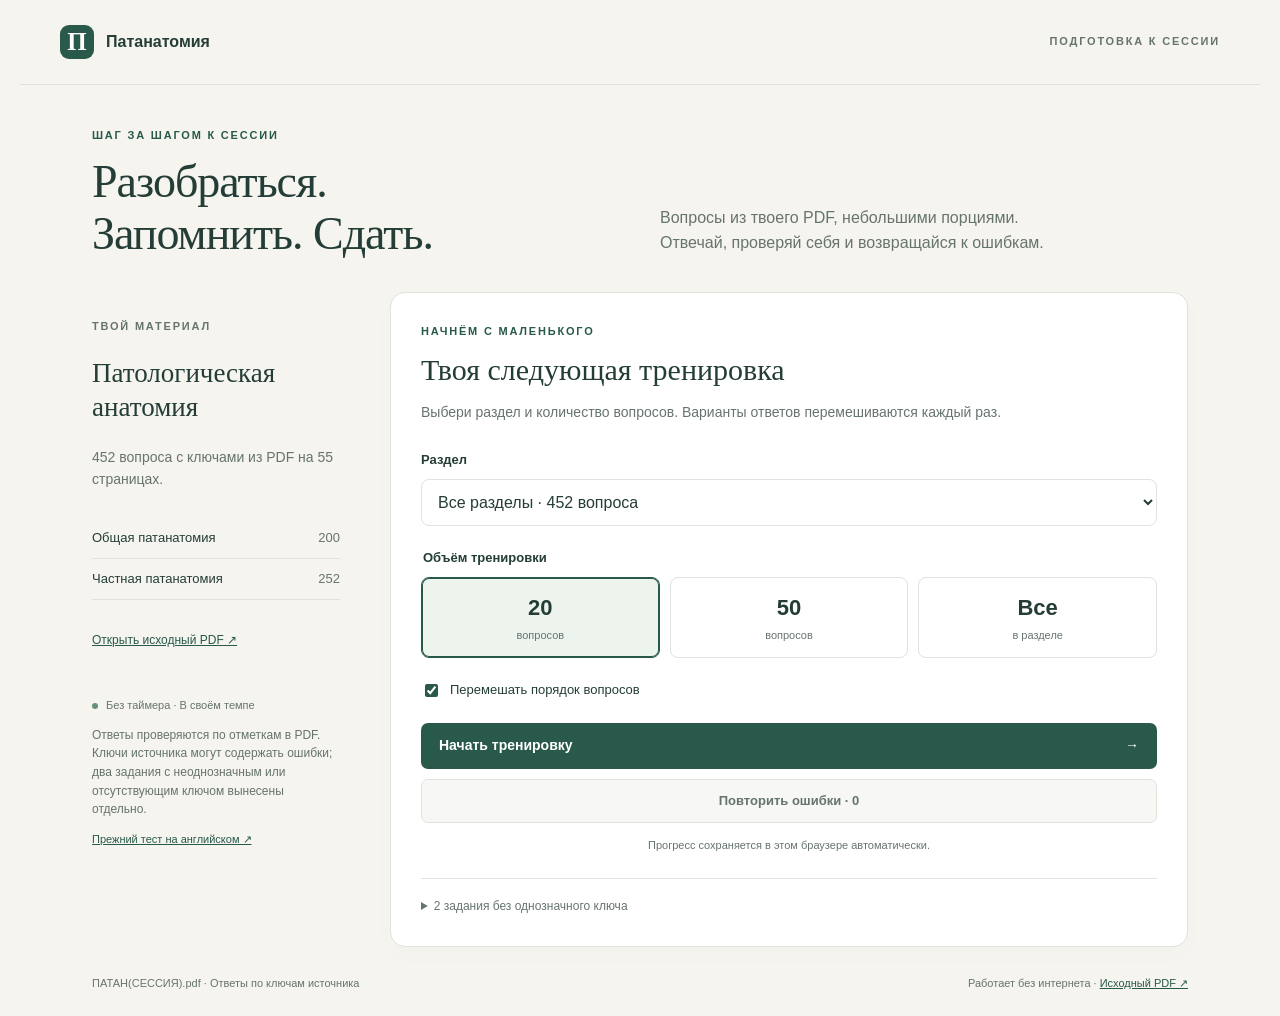
==== index.html @ b2b10e97 "first commit" ====
<!doctype html>
<html lang="ru">
<head>
<meta charset="utf-8"><meta name="viewport" content="width=device-width, initial-scale=1">
<title>Патанатомия — подготовка к сессии</title>
<meta name="description" content="452 вопроса по патологической анатомии: тренировка, повтор ошибок и сохранение прогресса.">
<link rel="icon" href="data:image/svg+xml,%3Csvg xmlns='http://www.w3.org/2000/svg' viewBox='0 0 32 32'%3E%3Crect width='32' height='32' rx='8' fill='%23265449'/%3E%3Ctext x='6' y='24' fill='white' font-size='23'%3EП%3C/text%3E%3C/svg%3E">
<link rel="stylesheet" href="style.css"><script defer src="questions.js"></script><script defer src="app.js"></script>
</head>
<body>
<header><a class="brand" href="index.html"><span class="mark">П</span> Патанатомия</a><span class="header-note">ПОДГОТОВКА К СЕССИИ</span></header>
<main>
<div class="intro"><p class="eyebrow">ШАГ ЗА ШАГОМ К СЕССИИ</p><h1>Разобраться.<br>Запомнить. Сдать.</h1><p>Вопросы из твоего PDF, небольшими порциями.<br>Отвечай, проверяй себя и возвращайся к ошибкам.</p></div>
<p id="storage-note" class="notice" hidden>Браузер не разрешает сохранять данные. Текущая тренировка работает, но после закрытия страницы прогресс может потеряться.</p>
<div class="workspace">
<aside><p class="eyebrow">ТВОЙ МАТЕРИАЛ</p><h2>Патологическая<br>анатомия</h2><p>452 вопроса с ключами из PDF на 55 страницах.</p><ul class="topics"><li>Общая патанатомия <span>200</span></li><li>Частная патанатомия <span>252</span></li></ul><a class="source-link" href="source.pdf" target="_blank" rel="noopener">Открыть исходный PDF ↗</a><div class="aside-bottom"><span class="small-dot"></span> Без таймера · В своём темпе<p>Ответы проверяются по отметкам в PDF. Ключи источника могут содержать ошибки; два задания с неоднозначным или отсутствующим ключом вынесены отдельно.</p><a href="research-original/index.html">Прежний тест на английском ↗</a></div></aside>
<section id="setup" class="card setup" aria-labelledby="setup-heading">
<p class="eyebrow">НАЧНЁМ С МАЛЕНЬКОГО</p><h2 id="setup-heading" tabindex="-1">Твоя следующая тренировка</h2><p class="subtle">Выбери раздел и количество вопросов. Варианты ответов перемешиваются каждый раз.</p>
<button id="resume" class="resume" hidden></button>
<form id="settings"><label for="section">Раздел</label><select id="section"><option value="all">Все разделы · 452 вопроса</option value="general">Общая патанатомия · 200 вопросов</option><option value="special">Частная патанатомия · 252 вопроса</option></select>
<fieldset><legend>Объём тренировки</legend><div class="size-options"><label><input type="radio" name="count" value="20" checked><span>20 <small>вопросов</small></span></label><label><input type="radio" name="count" value="50"><span>50 <small>вопросов</small></span></label><label><input type="radio" name="count" value="all"><span>Все <small>в разделе</small></span></label></div></fieldset>
<label class="check-label"><input id="random" type="checkbox" checked> Перемешать порядок вопросов</label>
<button type="submit" class="primary start-button">Начать тренировку <span aria-hidden="true">→</span></button>
</form>
<button id="practice-mistakes" class="secondary" disabled>Повторить ошибки · 0</button>
<p class="save-hint">Прогресс сохраняется в этом браузере автоматически.</p>
<details class="source-notes"><summary>2 задания без однозначного ключа</summary><p class="subtle">Они доступны для разбора, но не входят в тренировку и оценку.</p><div id="flagged"></div></details>
</section>
<section id="quiz" class="card" aria-label="Тренировка" hidden><div class="stats"><span id="position"></span><span id="score"></span></div><progress id="progress" max="20" value="0" aria-label="Отвечено вопросов"></progress><div class="question-body"><p class="eyebrow" id="topic"></p><h2 id="question" tabindex="-1"></h2><p class="hint">Выбери один ответ. Учитывается первая попытка.</p><div id="options" class="options" role="group" aria-labelledby="question"></div><div id="feedback" role="status" aria-live="polite" hidden></div><div class="actions"><button id="menu" class="text-button">← К настройкам</button><button id="next" class="primary" disabled>Далее →</button></div><p class="keyboard-hint">Клавиши 1–6 — ответ · Enter — далее</p></div></section>
<section id="results" class="card results" hidden aria-label="Результаты"><p class="eyebrow">ТРЕНИРОВКА ЗАВЕРШЕНА</p><h2 tabindex="-1" id="result-heading">Твои результаты</h2><div id="percentage" class="percentage"></div><p id="result-summary"></p><div class="result-actions"><button id="retry" class="primary">Повторить ошибки</button><button id="restart" class="secondary">Новая тренировка</button></div><div id="review"></div></section>
</div><footer>ПАТАН(СЕССИЯ).pdf · Ответы по ключам источника <span>Работает без интернета · <a href="source.pdf" target="_blank" rel="noopener">Исходный PDF ↗</a></span></footer>
</main><noscript>Для работы теста включи JavaScript в браузере.</noscript>
</body></html>
---- style.css ----
:root{--paper:#f5f4ef;--ink:#243d36;--muted:#67746e;--line:#dfe3dc;--accent:#28594a;--correct:#eaf5ec;--wrong:#fff0ed}*{box-sizing:border-box}body{margin:0;background:var(--paper);color:var(--ink);font:16px/1.55 -apple-system,BlinkMacSystemFont,"Segoe UI",sans-serif}header{max-width:1240px;margin:auto;padding:25px 40px;display:flex;justify-content:space-between;align-items:center;border-bottom:1px solid var(--line)}.brand{display:flex;align-items:center;gap:12px;color:var(--ink);text-decoration:none;font-weight:650}.mark{background:var(--accent);color:white;border-radius:9px;width:34px;height:34px;text-align:center;line-height:34px;font-family:Georgia,serif;font-size:25px}.header-note,.eyebrow{font-size:11px;letter-spacing:1.8px;font-weight:750}.header-note{color:var(--muted)}main{max-width:1160px;margin:0 auto;padding:0 32px}.intro{padding:42px 0 32px;display:grid;grid-template-columns:1fr 1fr;column-gap:40px}.intro .eyebrow{grid-column:1/-1;margin:0 0 12px;color:var(--accent)}h1{font:normal clamp(32px,4vw,46px)/1.13 Georgia,serif;letter-spacing:-1px;margin:0}.intro>p:last-child{align-self:end;color:var(--muted);margin:0 0 4px}.workspace{display:grid;grid-template-columns:270px minmax(0,1fr);gap:28px;align-items:start}aside{padding:26px 22px 22px 0}aside>.eyebrow{margin-top:0;color:var(--muted)}aside h2{font:normal 27px/1.25 Georgia,serif}aside p{font-size:14px;color:var(--muted)}.topics{padding:0;list-style:none;font-size:13px;margin:27px 0}.topics li{padding:10px 0;border-bottom:1px solid var(--line)}.aside-bottom{margin-top:45px;font-size:11px;color:var(--muted)}.aside-bottom p{font-size:12px}.small-dot{display:inline-block;background:#689178;width:6px;height:6px;border-radius:100%;margin-right:5px}.card{background:#fff;border:1px solid var(--line);border-radius:15px;overflow:hidden;box-shadow:0 8px 28px #20372d04}.stats{display:flex;justify-content:space-between;padding:23px 30px 16px;font-size:13px;font-weight:650}#score{color:var(--accent)}progress{display:block;width:calc(100% - 60px);height:5px;margin:0 30px;appearance:none;border:0;border-radius:5px;background:#edf0e9}progress::-webkit-progress-bar{background:#edf0e9;border-radius:5px}progress::-webkit-progress-value{background:var(--accent);border-radius:5px}progress::-moz-progress-bar{background:var(--accent)}.question-body{padding:26px 30px 24px}.question-body>.eyebrow{margin:0 0 12px;color:var(--accent)}#question{font-size:24px;line-height:1.4;letter-spacing:-.4px;margin:0;font-weight:600}.hint{font-size:12px;color:var(--muted);margin:12px 0 20px}.options{display:grid;gap:10px}button{font:inherit;cursor:pointer}button:focus-visible,a:focus-visible{outline:3px solid #c78936;outline-offset:3px}.option{width:100%;display:flex;align-items:center;gap:14px;background:white;color:var(--ink);border:1px solid #dce1db;border-radius:8px;text-align:left;padding:14px 15px;font-size:14px;line-height:1.45}.option:not(:disabled):hover{border-color:var(--accent);background:#f5f8f4}.letter{flex-shrink:0;width:27px;height:27px;display:grid;place-items:center;border:1px solid var(--line);border-radius:6px;color:var(--muted);font-size:12px}.option:disabled{cursor:default;opacity:1}.option.correct{background:var(--correct);border-color:#72a784}.option.wrong{background:var(--wrong);border-color:#d49988}.choice-text{flex:1}.choice-state{font-size:11px;font-weight:650}#feedback{padding:17px 18px;margin-top:20px;border-radius:8px;background:#f1f5ef;font-size:14px}#feedback.incorrect{background:var(--wrong)}#feedback strong{display:block;margin-bottom:5px}#feedback p{margin:5px 0}#feedback .source{font-size:11px;color:var(--muted);margin-top:10px}.actions{display:flex;align-items:center;justify-content:space-between;gap:14px;border-top:1px solid var(--line);margin-top:23px;padding-top:21px}.actions>span{font-size:12px;color:var(--muted)}.primary{background:var(--accent);color:white;border:0;border-radius:7px;padding:12px 18px;font-size:13px;font-weight:650;display:inline-flex;gap:24px;align-items:center}.primary:hover{background:#1e473a}.primary:disabled{background:#e9ede7;color:#768077;cursor:default}.results{padding:30px}.results h2{font:normal 34px Georgia,serif;margin:8px 0}.percentage{font:normal 76px/1.3 Georgia,serif;color:var(--accent)}#result-summary{color:var(--muted);margin-top:0}#review{border-top:1px solid var(--line);margin-top:28px;padding-top:16px}#review h3{font-size:18px}details{border-bottom:1px solid var(--line);padding:14px 0;font-size:14px}summary{cursor:pointer;font-weight:600}details p{margin:10px 0}details small{color:var(--muted)}.wrong-text{color:#9b4936}.right-text{color:var(--accent)}footer{display:flex;justify-content:space-between;gap:18px;font-size:11px;color:var(--muted);padding:28px 0 24px}h2:focus{outline:none}[hidden]{display:none!important}@media(max-width:760px){header{padding:19px 22px}.header-note{display:none}main{padding:0 18px}.intro{padding:29px 3px 24px;display:block}.intro>p:last-child{font-size:14px;margin-top:17px}.intro br{display:none}h1{max-width:380px}.workspace{display:block}aside{display:none}.question-body{padding:23px 20px}.stats{padding:20px 20px 15px}progress{width:calc(100% - 40px);margin:0 20px}#question{font-size:21px}.option{padding:13px 11px;gap:10px}.choice-state{max-width:55px}.actions>span{font-size:11px}.primary{gap:14px}.results{padding:24px 20px}footer{display:block;text-align:center}footer span{display:block;margin-top:6px}}@media(prefers-reduced-motion:no-preference){.option{transition:background .15s,border-color .15s}}
a{color:var(--accent)}.topics li{display:flex;justify-content:space-between;gap:12px}.topics li span{font-variant-numeric:tabular-nums;color:var(--muted)}.setup{padding:30px}.setup>.eyebrow{color:var(--accent);margin:0 0 12px}.setup h2{font:normal 30px/1.2 Georgia,serif;margin:0 0 12px}.subtle{font-size:14px;color:var(--muted)}.setup form{margin-top:26px}.setup form>label:not(.check-label),legend{font-size:13px;font-weight:650;display:block;margin-bottom:9px}select{font:inherit;background:white;color:var(--ink);border:1px solid var(--line);border-radius:8px;width:100%;padding:13px 12px}fieldset{border:0;padding:0;margin:22px 0}.size-options{display:grid;grid-template-columns:repeat(3,1fr);gap:10px}.size-options label{position:relative;cursor:pointer}.size-options input{position:absolute;opacity:0}.size-options span{display:block;border:1px solid var(--line);padding:13px;border-radius:8px;font-size:22px;font-weight:600;text-align:center}.size-options small{display:block;font-size:11px;font-weight:400;color:var(--muted);margin-top:2px}.size-options input:checked+span{border-color:var(--accent);background:#edf4ee;box-shadow:inset 0 0 0 1px var(--accent)}.size-options input:focus-visible+span,select:focus-visible{outline:3px solid #c78936;outline-offset:3px}.check-label{display:flex;align-items:center;gap:9px;font-size:13px;margin-bottom:23px}input{accent-color:var(--accent)}.start-button{width:100%;justify-content:space-between;font-size:14px}.secondary{background:white;color:var(--accent);border:1px solid var(--line);border-radius:7px;padding:11px 16px;font-size:13px;font-weight:600}.secondary:hover:not(:disabled){background:#f5f8f4;border-color:var(--accent)}.secondary:disabled{color:var(--muted);cursor:default;background:#f7f8f5}#practice-mistakes{width:100%;margin-top:10px}.save-hint,.keyboard-hint{font-size:11px;color:var(--muted);text-align:center}.save-hint{margin:14px 0 0}.keyboard-hint{margin:18px 0 0}.text-button{background:none;border:0;color:var(--muted);padding:9px 0;font-size:12px}.text-button:hover{color:var(--accent)}.resume{display:block;width:100%;text-align:left;background:#edf4ee;border:1px solid #b9d0be;color:var(--accent);border-radius:8px;padding:14px 16px;font-size:13px;margin-top:20px}.source-link{font-size:12px}.source-notes{border-top:1px solid var(--line);border-bottom:0;margin-top:24px;padding:18px 0 0}.source-notes>summary{font-size:12px;color:var(--muted);font-weight:400}#flagged details{font-size:13px}#flagged li{margin-bottom:7px}#feedback a.source{display:inline-block;margin-top:8px;font-size:12px}.result-actions{display:flex;flex-wrap:wrap;gap:10px}.notice{border:1px solid #d7ba89;background:#fff8e8;padding:14px;border-radius:8px;font-size:13px}.stats{gap:12px;flex-wrap:wrap}#question{overflow-wrap:anywhere}.choice-state{flex-shrink:0;max-width:66px}.actions .primary{gap:8px}.source{font-size:12px}.aside-bottom a{font-size:11px}.setup h2:focus{outline:none}@media(max-width:760px){.setup{padding:24px 20px}.setup h2{font-size:27px}.intro h1{max-width:100%}.intro br{display:initial}.keyboard-hint{display:none}.actions{align-items:stretch;gap:10px}.actions .primary{padding:11px;font-size:12px}.actions .text-button{font-size:11px}.stats{font-size:12px}footer{line-height:1.8}}@media(max-width:380px){.option{flex-wrap:wrap}.choice-text{min-width:70%}.choice-state{margin-left:37px;max-width:none}.question-body{padding:20px 16px}.setup{padding:24px 16px}}
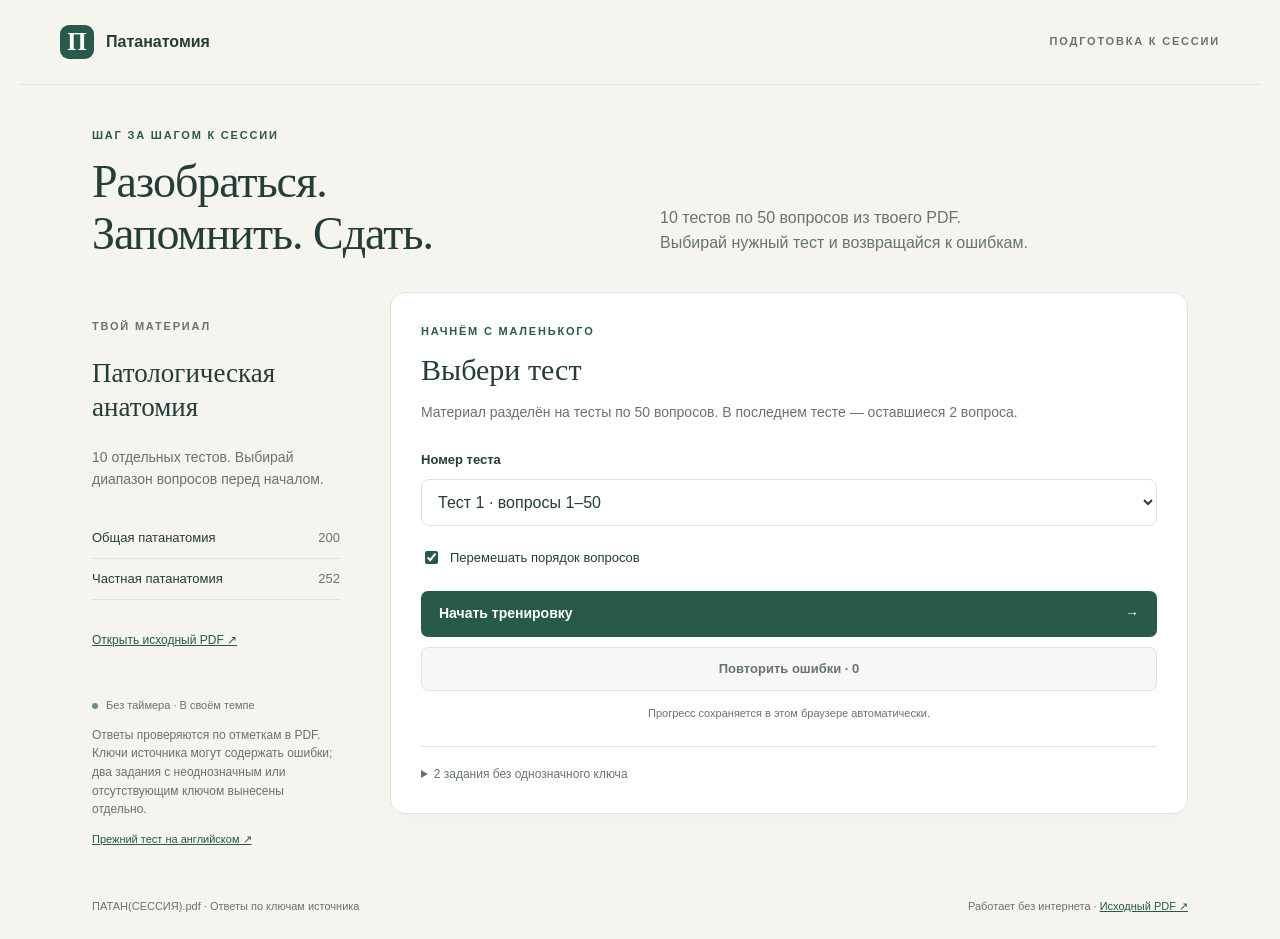
==== commit 532c5cf2: "m" ====
--- a/index.html
+++ b/index.html
@@ -5,20 +5,19 @@
 <title>Патанатомия — подготовка к сессии</title>
 <meta name="description" content="452 вопроса по патологической анатомии: тренировка, повтор ошибок и сохранение прогресса.">
 <link rel="icon" href="data:image/svg+xml,%3Csvg xmlns='http://www.w3.org/2000/svg' viewBox='0 0 32 32'%3E%3Crect width='32' height='32' rx='8' fill='%23265449'/%3E%3Ctext x='6' y='24' fill='white' font-size='23'%3EП%3C/text%3E%3C/svg%3E">
-<link rel="stylesheet" href="style.css"><script defer src="questions.js"></script><script defer src="app.js"></script>
+<link rel="stylesheet" href="style.css"><link rel="stylesheet" href="test-selector.css"><script defer src="questions.js"></script><script defer src="app.js"></script>
 </head>
 <body>
 <header><a class="brand" href="index.html"><span class="mark">П</span> Патанатомия</a><span class="header-note">ПОДГОТОВКА К СЕССИИ</span></header>
 <main>
-<div class="intro"><p class="eyebrow">ШАГ ЗА ШАГОМ К СЕССИИ</p><h1>Разобраться.<br>Запомнить. Сдать.</h1><p>Вопросы из твоего PDF, небольшими порциями.<br>Отвечай, проверяй себя и возвращайся к ошибкам.</p></div>
+<div class="intro"><p class="eyebrow">ШАГ ЗА ШАГОМ К СЕССИИ</p><h1>Разобраться.<br>Запомнить. Сдать.</h1><p>10 тестов по 50 вопросов из твоего PDF.<br>Выбирай нужный тест и возвращайся к ошибкам.</p></div>
 <p id="storage-note" class="notice" hidden>Браузер не разрешает сохранять данные. Текущая тренировка работает, но после закрытия страницы прогресс может потеряться.</p>
 <div class="workspace">
-<aside><p class="eyebrow">ТВОЙ МАТЕРИАЛ</p><h2>Патологическая<br>анатомия</h2><p>452 вопроса с ключами из PDF на 55 страницах.</p><ul class="topics"><li>Общая патанатомия <span>200</span></li><li>Частная патанатомия <span>252</span></li></ul><a class="source-link" href="source.pdf" target="_blank" rel="noopener">Открыть исходный PDF ↗</a><div class="aside-bottom"><span class="small-dot"></span> Без таймера · В своём темпе<p>Ответы проверяются по отметкам в PDF. Ключи источника могут содержать ошибки; два задания с неоднозначным или отсутствующим ключом вынесены отдельно.</p><a href="research-original/index.html">Прежний тест на английском ↗</a></div></aside>
+<aside><p class="eyebrow">ТВОЙ МАТЕРИАЛ</p><h2>Патологическая<br>анатомия</h2><p>10 отдельных тестов. Выбирай диапазон вопросов перед началом.</p><ul class="topics"><li>Общая патанатомия <span>200</span></li><li>Частная патанатомия <span>252</span></li></ul><a class="source-link" href="source.pdf" target="_blank" rel="noopener">Открыть исходный PDF ↗</a><div class="aside-bottom"><span class="small-dot"></span> Без таймера · В своём темпе<p>Ответы проверяются по отметкам в PDF. Ключи источника могут содержать ошибки; два задания с неоднозначным или отсутствующим ключом вынесены отдельно.</p><a href="research-original/index.html">Прежний тест на английском ↗</a></div></aside>
 <section id="setup" class="card setup" aria-labelledby="setup-heading">
-<p class="eyebrow">НАЧНЁМ С МАЛЕНЬКОГО</p><h2 id="setup-heading" tabindex="-1">Твоя следующая тренировка</h2><p class="subtle">Выбери раздел и количество вопросов. Варианты ответов перемешиваются каждый раз.</p>
+<p class="eyebrow">НАЧНЁМ С МАЛЕНЬКОГО</p><h2 id="setup-heading" tabindex="-1">Выбери тест</h2><p class="subtle">Материал разделён на тесты по 50 вопросов. В последнем тесте — оставшиеся 2 вопроса.</p>
 <button id="resume" class="resume" hidden></button>
-<form id="settings"><label for="section">Раздел</label><select id="section"><option value="all">Все разделы · 452 вопроса</option value="general">Общая патанатомия · 200 вопросов</option><option value="special">Частная патанатомия · 252 вопроса</option></select>
-<fieldset><legend>Объём тренировки</legend><div class="size-options"><label><input type="radio" name="count" value="20" checked><span>20 <small>вопросов</small></span></label><label><input type="radio" name="count" value="50"><span>50 <small>вопросов</small></span></label><label><input type="radio" name="count" value="all"><span>Все <small>в разделе</small></span></label></div></fieldset>
+<form id="settings"><label for="test">Номер теста</label><select id="test"><option value="1">Тест 1 · вопросы 1–50</option><option value="2">Тест 2 · вопросы 51–100</option><option value="3">Тест 3 · вопросы 101–150</option><option value="4">Тест 4 · вопросы 151–200</option><option value="5">Тест 5 · вопросы 201–250</option><option value="6">Тест 6 · вопросы 251–300</option><option value="7">Тест 7 · вопросы 301–350</option><option value="8">Тест 8 · вопросы 351–400</option><option value="9">Тест 9 · вопросы 401–450</option><option value="10">Тест 10 · вопросы 451–452</option><option value="all">Все вопросы · 1–452</option></select>
 <label class="check-label"><input id="random" type="checkbox" checked> Перемешать порядок вопросов</label>
 <button type="submit" class="primary start-button">Начать тренировку <span aria-hidden="true">→</span></button>
 </form>
--- a/test-selector.css
+++ b/test-selector.css
@@ -0,0 +1,3 @@
+.check-label {
+  margin: 22px 0 23px;
+}
